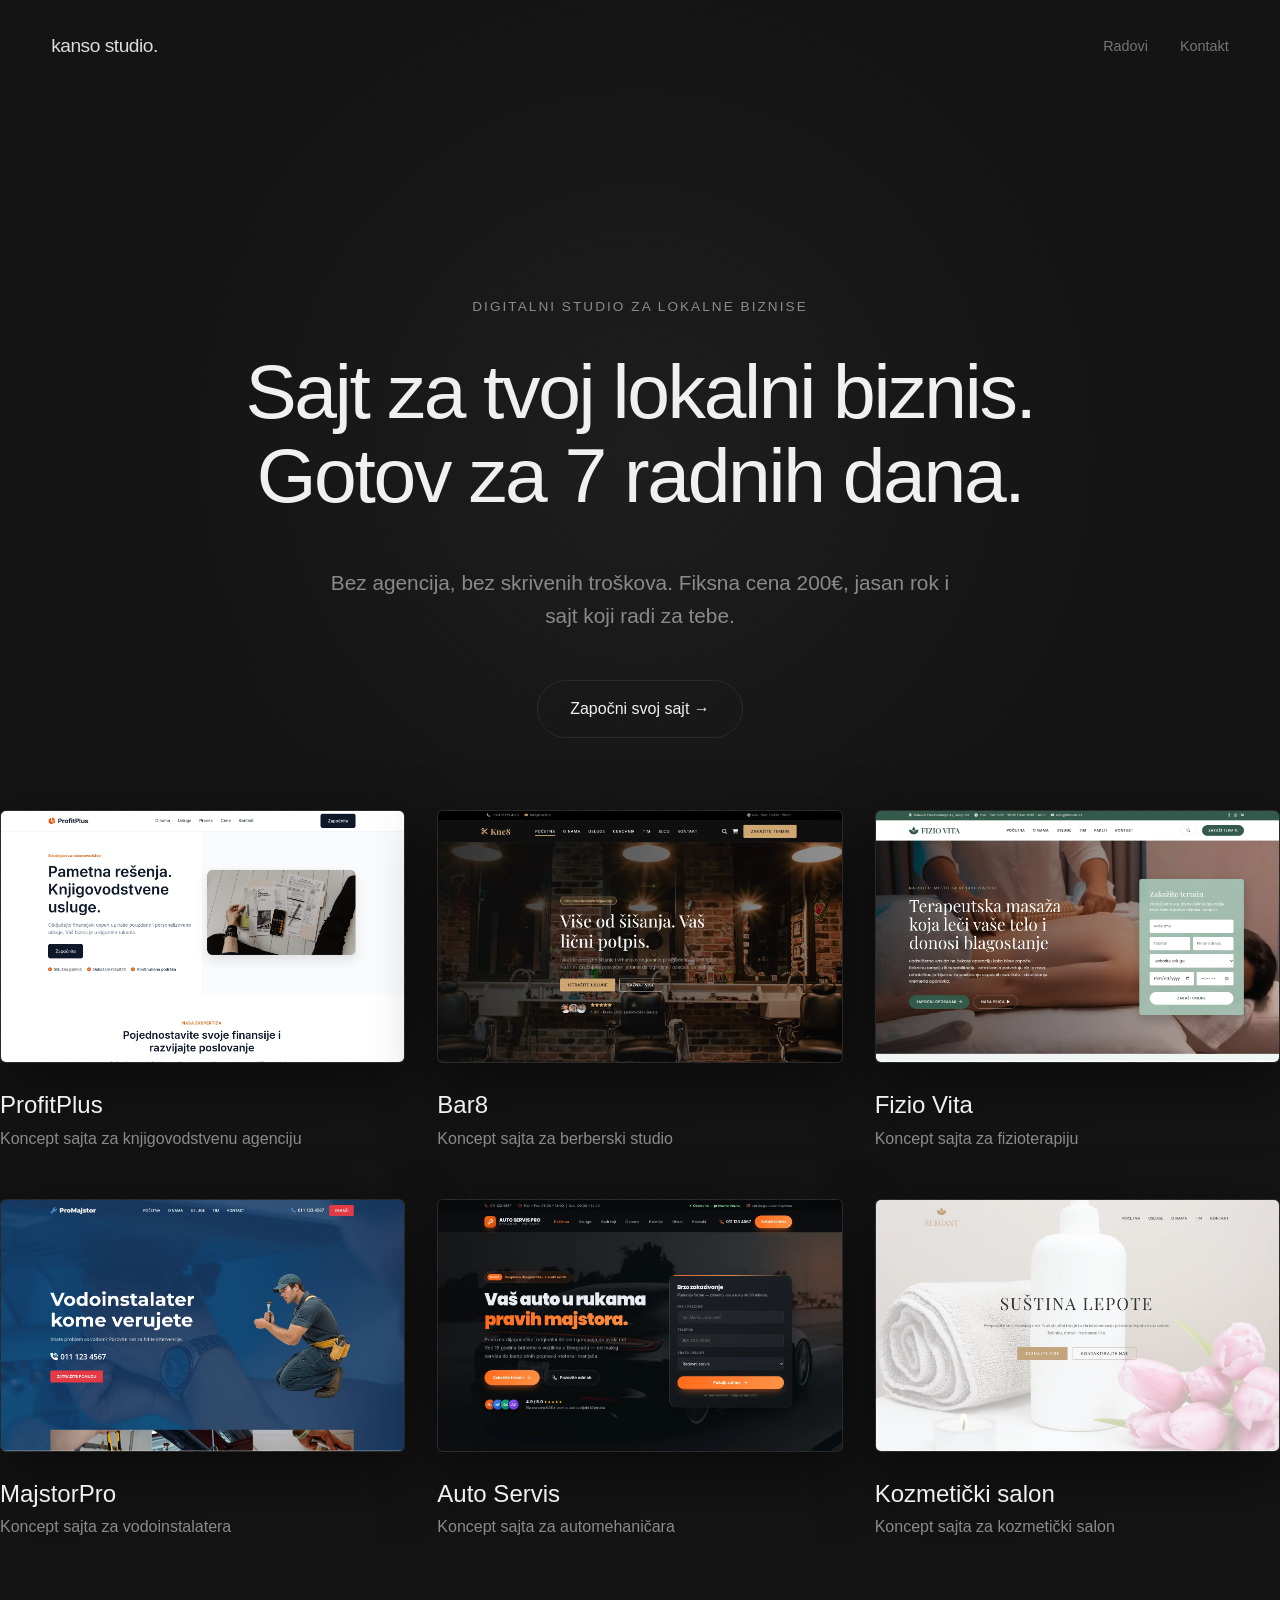
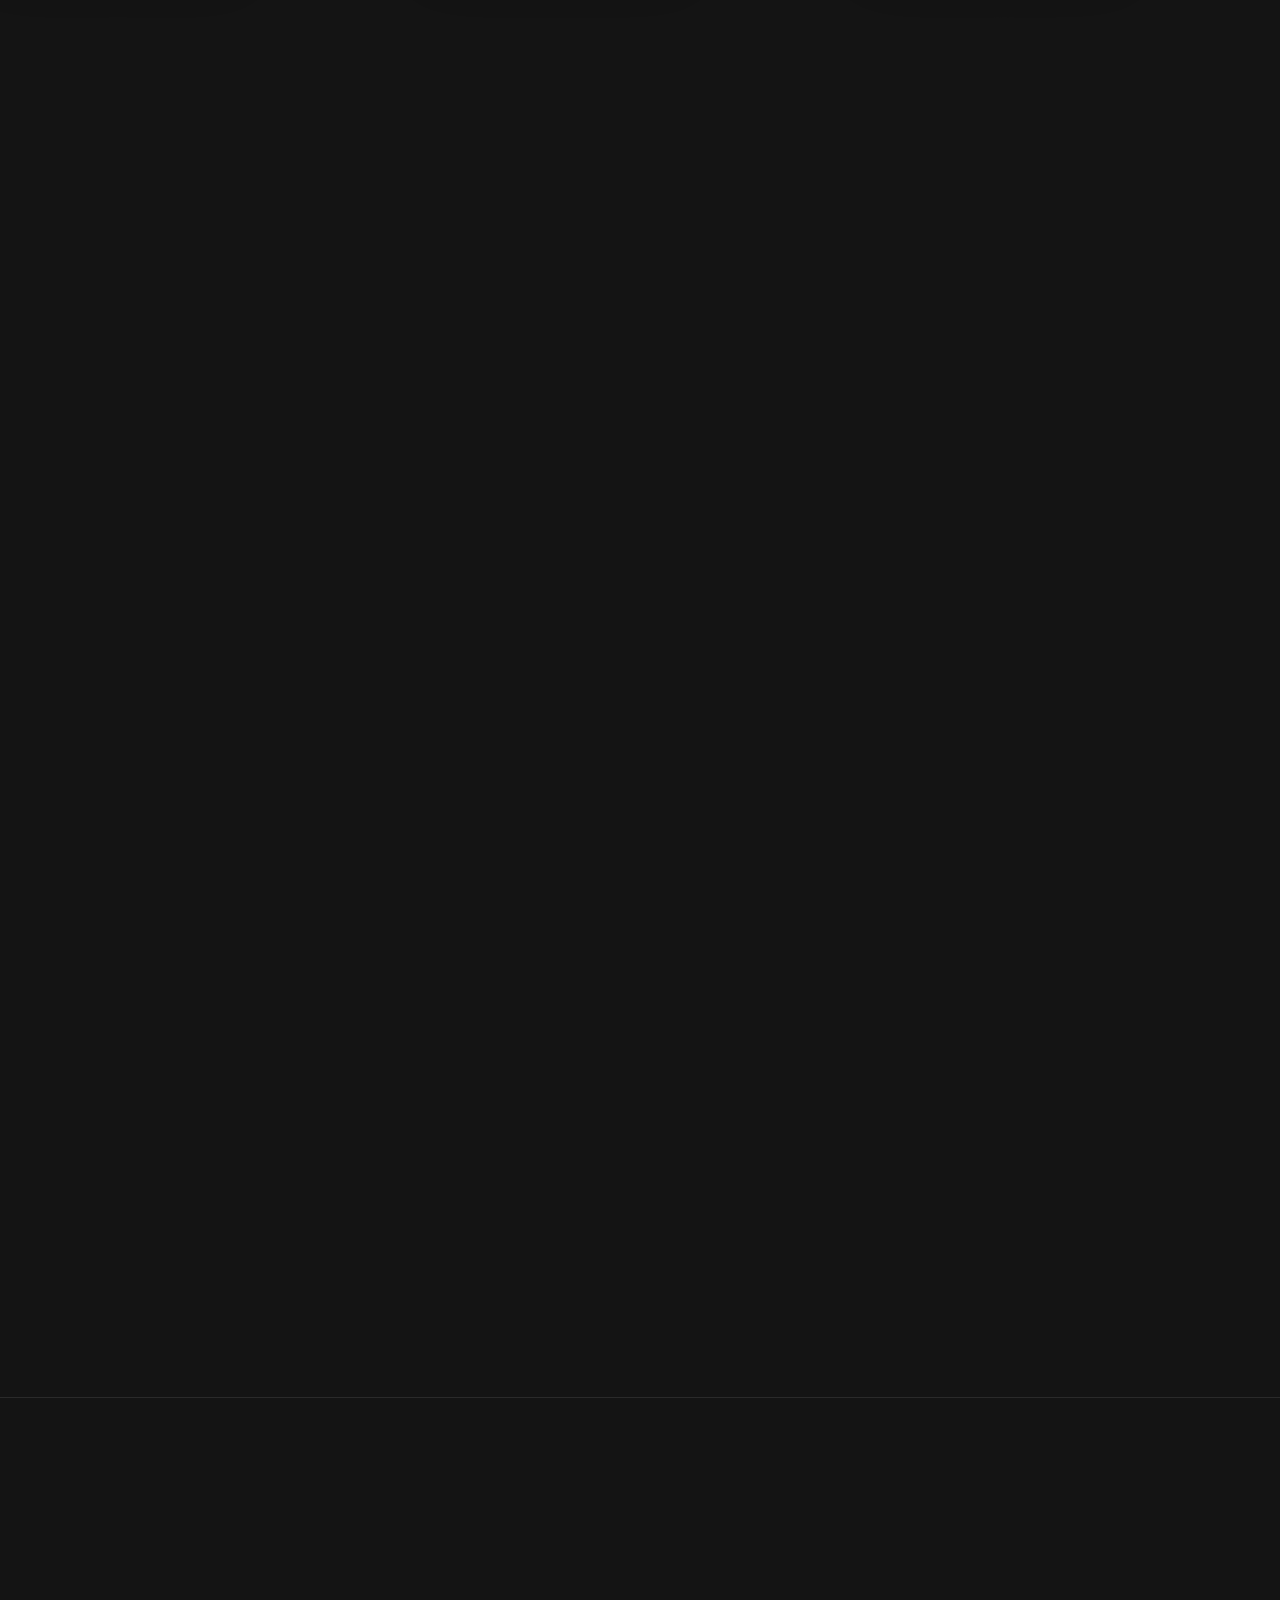
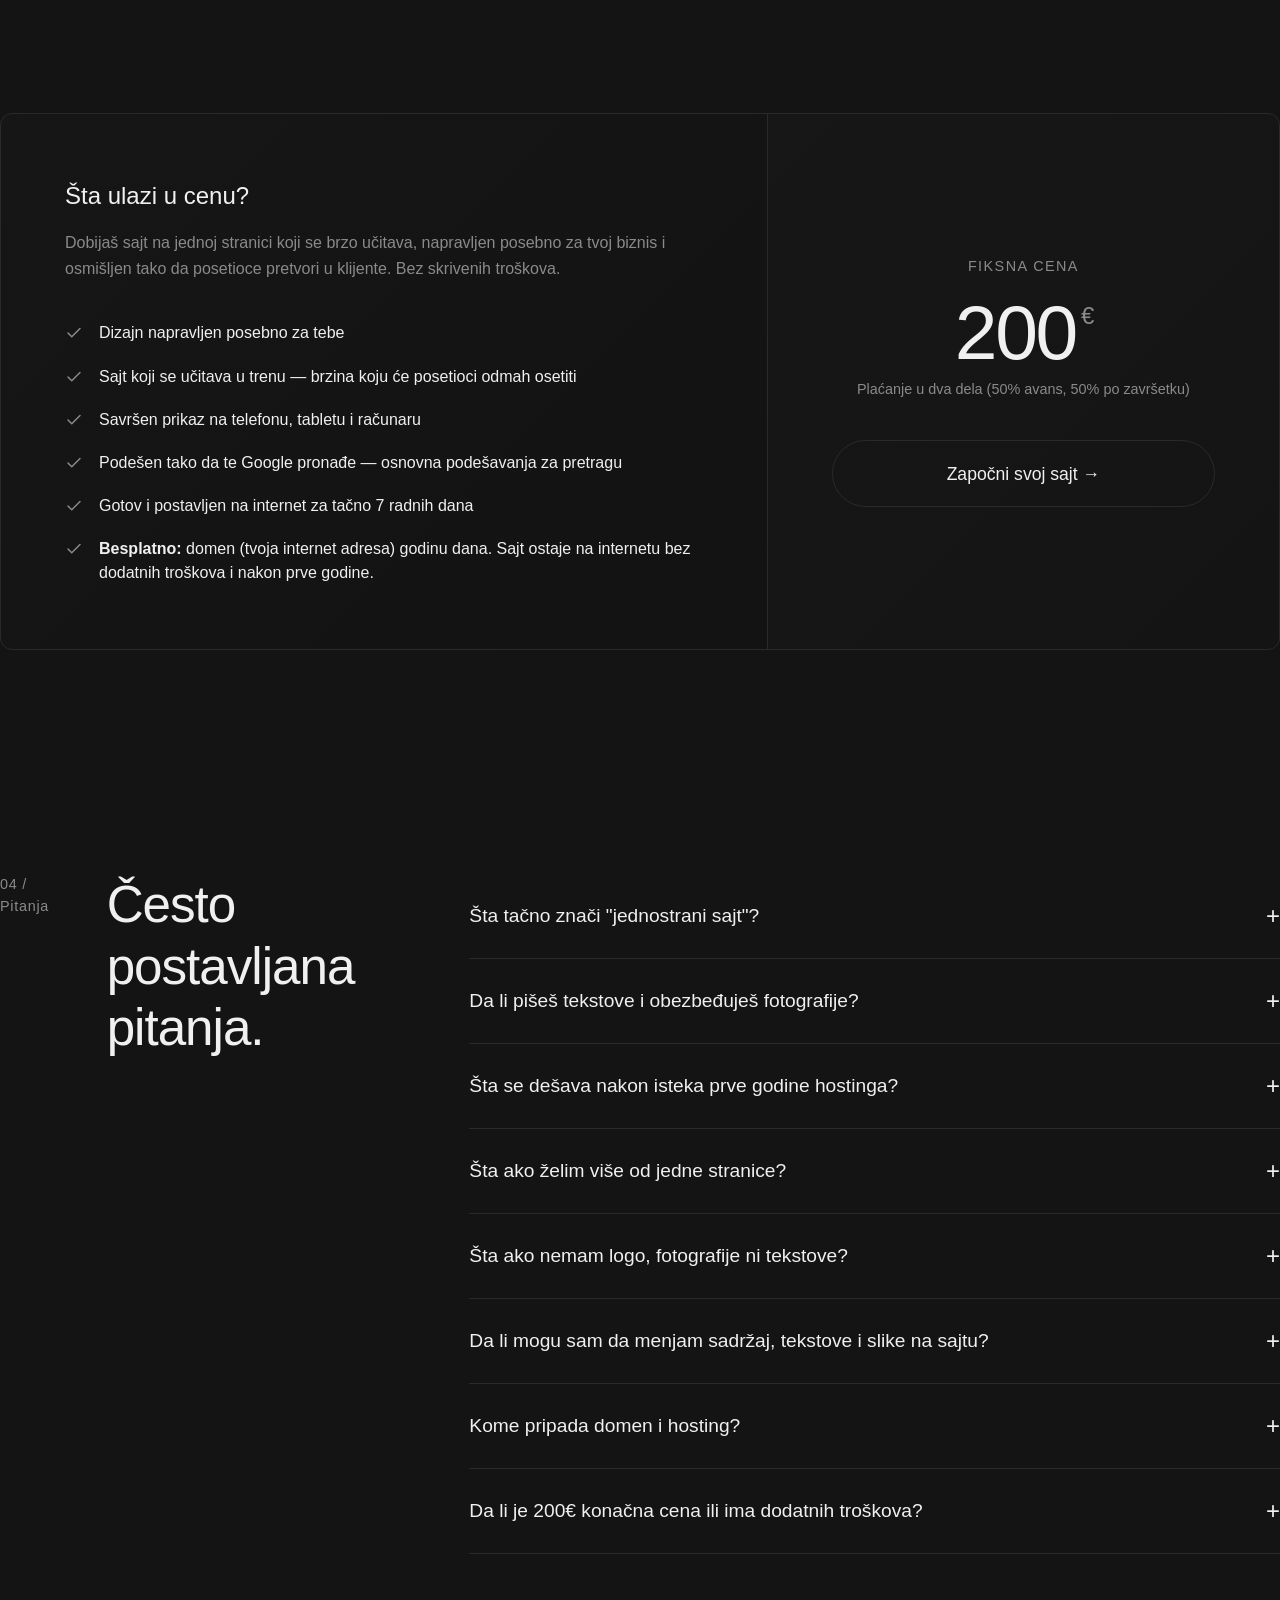
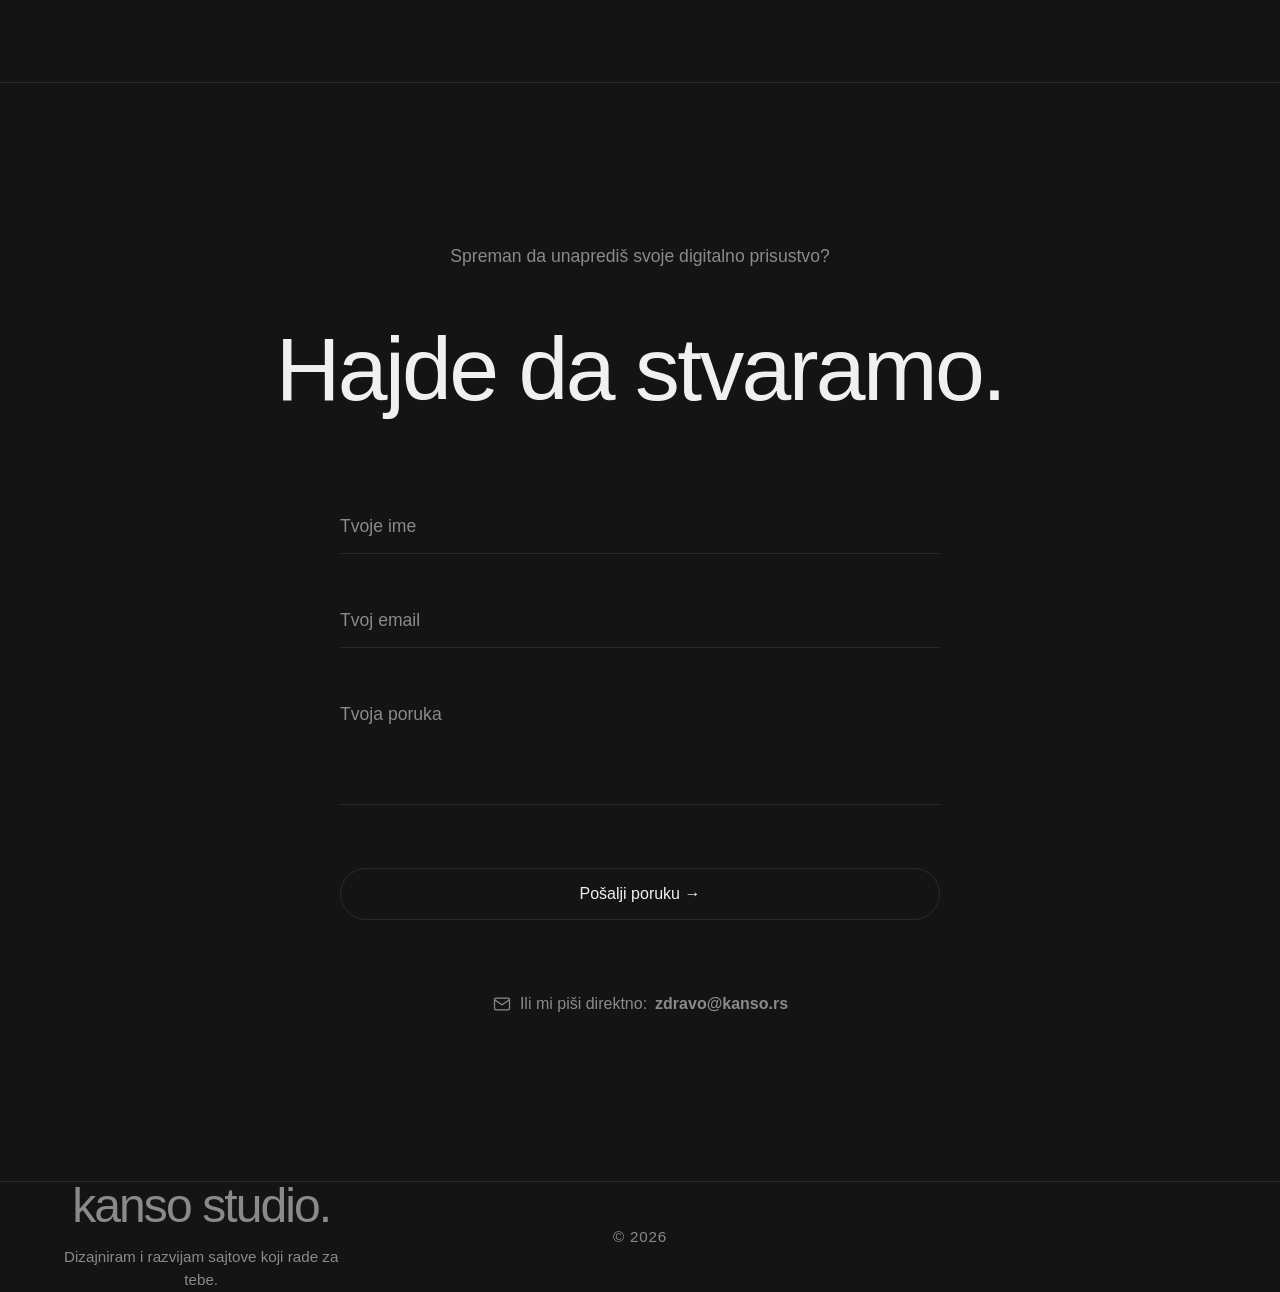
==== index.html @ 0371d488 "gotov sajt" ====
<!DOCTYPE html>
<html lang="sr">
<head>
    <meta charset="UTF-8">
    <meta name="viewport" content="width=device-width, initial-scale=1.0">
        <!-- Osnovni Open Graph Tagovi -->
           <meta property="og:title" content="Kansu Studio | Premium Web Dizajn za Male Biznise" />
           <meta property="og:description" content="Izrada modernih, brzih statičnih sajtova koji pretvaraju posetioce u klijente. Specijalizovani za lokalne biznise." />
           <meta property="og:type" content="website" />
           <meta property="og:url" content="https://kansu.rs/" />
           <meta property="og:image" content="https://kansu.rs" />
           <meta property="og:image:alt" content="Kansu Studio - Minimalistički web dizajn portfolio" />
           <meta property="og:locale" content="sr_RS" />

           <!-- Dodatno za X (Twitter) Cards -->
           <meta name="twitter:card" content="summary_large_image" />
           <meta name="twitter:title" content="Kansu Studio | Premium Web Dizajn" />
           <meta name="twitter:description" content="Moderne statične veb stranice i digitalni zanat za lokalne biznise." />
           <meta name="twitter:image" content="https:/kansu.rs" />
        <!-- ========================================== -->
            <!-- SCHEMA MARKUP (JSON-LD) ZA LOKALNI SEO    -->
            <!-- ========================================== -->
            <script type="application/ld+json">
            {
              "@context": "https://schema.org",
              "@graph": [
                {
                  "@type": "ProfessionalService",
                  "@id": "https://kanso.rs/#business",
                  "name": "Kansu Studio",
                  "url": "https://kanso.rs/",
                  "description": "Specijalizovan studio za izradu statičnih, one-page sajtova vrhunske brzine za male lokalne biznise. Fiksna cena, bez skrivenih troškova.",
                  "image": "https://kanso.rs/main.png",
                  "telephone": "+381601234567",
                  "email": "hello@kanso.rs",
                  "priceRange": "€€",
                  "address": {
                    "@type": "PostalAddress",
                    "addressLocality": "Negotin",
                    "addressCountry": "RS"
                  },
                  "sameAs": [
                    "https://www.instagram.com/tvoj_instagram",
                    "https://www.linkedin.com/in/tvoj_linkedin"
                  ],
                  "areaServed": {
                    "@type": "Country",
                    "name": "Srbija"
                  }
                },
                {
                  "@type": "Service",
                  "name": "Izrada one-page sajtova",
                  "serviceType": "Web Design",
                  "provider": {
                    "@id": "https://kanso.rs/#business"
                  },
                  "description": "Izrada jednostraničnih (one-page) sajtova visokih performansi, prilagođenih mobilnim uređajima, sa transparentnom cenom i brzom isporukom.",
                  "offers": {
                    "@type": "Offer",
                    "price": "200.00",
                    "priceCurrency": "EUR",
                    "availability": "https://schema.org/InStock",
                    "url": "https://kanso.rs/#kontakt"
                  }
                },
                {
                  "@type": "FAQPage",
                  "mainEntity": [
                    {
                      "@type": "Question",
                      "name": "Šta tačno znači 'jednostrani sajt'?",
                      "acceptedAnswer": {
                        "@type": "Answer",
                        "text": "To je moderna, brza web stranica koja sadrži sve ključne informacije o tvom poslu na jednom mestu (Sekcije: Početna, O nama, Usluge, Portfolio, Kontakt). Savršena je za freelancere, male biznise i lične brendove."
                      }
                    },
                    {
                      "@type": "Question",
                      "name": "Da li vi pišete tekstove i dajete slike?",
                      "acceptedAnswer": {
                        "@type": "Answer",
                        "text": "Dizajn i kod su na meni. Ti mi dostavljaš osnovne informacije i slike (ako ih imaš). Ako nemaš tekstove, možemo ih napisati zajedno na osnovu kratkog brifinga, a možemo koristiti i vrhunske stock fotografije."
                      }
                    },
                    {
                      "@type": "Question",
                      "name": "Šta se dešava nakon isteka prve godine hostinga?",
                      "acceptedAnswer": {
                        "@type": "Answer",
                        "text": "Prva godina domena je uključena u cenu (to je ono tvoj-biznis.rs). Hosting je potpuno besplatan (to je računar na kom su svi fajlovi) i nakon prve godine, zahvaljujući Cloudflare tehnologiji koju koristim. To znači da tvoj sajt stoji na najbržoj i najsigurnoj svetskoj mreži, bez ikakvih mesečnih troškova za server. Jedini trošak koji imaš nakon prve godine je obnova domena (oko 20 evra godišnje), što plaćaš direktno registru, bez ikakvih dodatnih marži sa moje strane."
                      }
                    },
                    {
                      "@type": "Question",
                      "name": "Šta ako želim više od jedne stranice?",
                      "acceptedAnswer": {
                        "@type": "Answer",
                        "text": "Za većinu lokalnih biznisa jedna stranica je sasvim dovoljna. Sve što klijent treba da zna staje na jedno mesto, bez lutanja po sajtu. Ako ti ipak treba više stranica, na primer odvojene „Usluge“, „O nama“ ili „Galerija“ — i to je moguće.Obim i cena se dogovaraju unapred, pre početka rada. Neću ti naplatiti nešto što ti ne treba, ali neću ni da obećam da sve staje na jednu stranicu ako ne staje."
                      }
                    },
                    {
                      "@type": "Question",
                      "name": "Šta ako nemam logo, fotografije ni tekstove?",
                      "acceptedAnswer": {
                        "@type": "Answer",
                        "text": "Nije problem — većina ljudi nema sve spremno.Ako nemaš logo, radimo jednostavan tekstualni logo koji pristaje sajtu — to je uključeno u cenu.Ako nemaš tekstove, kratak sadržaj pišemo zajedno na osnovu informacija koje mi daš.Ako nemaš fotografije, koristimo kvalitetne stock fotografije — i one ulaze u cenu. Ako imaš svoje fotografije sa telefona, a dovoljno su dobre, rado ću ih iskoristiti.Plaćene stock fotografije ili profesionalno fotografisanje nisu uključeni u 200€ i uvek se dogovaraju unapred."
                      }
                    },
                    {
                      "@type": "Question",
                      "name": "Da li mogu sam da menjam sadržaj, tekstove i slike na sajtu?",
                      "acceptedAnswer": {
                        "@type": "Answer",
                        "text": "Kod sajta na jednoj stranici koji je statički, po defaultu ne postoji admin panel za samostalno menjanje.Najčešće je najbrže da mi pošalješ izmene i ja ih unesem.Ako želiš da samostalno menjaš tekstove i slike, možemo da postavimo jednostavan CMS — to je dodatna stavka idogovaramo je pre početka. Za sajt na jednoj stranici verovatno nećeš imati česte potrebe za tim,pa bi ti to bio suvišan trošak — ali ako proceniš da ti treba, tu smo da to rešimo."
                      }
                    },
                    {
                      "@type": "Question",
                      "name": "Kome pripada domen i hosting?",
                      "acceptedAnswer": {
                        "@type": "Answer",
                        "text": "Sve postavljamo na Cloudflare platformi. Domen kupujemo kod nekog od domaćih provajdera. Imaćeš svoj nalog sa kompletnim pristupom i svime što ti treba na jednom mestu.Cloudflare koristi najbržu mrežu i sve ostalo što je potrebno da sajt radi brzo i stabilno.Nemaš brige oko tehnikalija — sve je pokriveno, a ti u svakom trenutku znaš gde se šta nalazi i imaš pristup."
                      }
                    },
                    {
                      "@type": "Question",
                      "name": "Da li je 200€ konačna cena ili ima dodatnih troškova?",
                      "acceptedAnswer": {
                        "@type": "Answer",
                        "text": "200€ je konačna cena za dogovoreni obim: sajt na jednoj stranici, osnovna struktura i tekstovi udogovorenom obimu, mobilna prilagođenost, osnovna podešavanja da te Google pronađe, kontakt forma, WhatsApp dugme,postavljanje na Cloudflare i domen prve godine. Nema skrivenih troškova. Dodatni troškovi postoje samo ako tražiš neštovan obima — dodatne stranice, veći obim teksta, plaćene fotografije, mogućnost da sam menjaš sadržaj, održavanje ili slično.Sve se dogovara unapred."
                      }
                    }
                  ]
                }
              ]
            }</script>
            <link rel="canonical" href="https://kanso.rs" />
    <meta name="description" content="Kanso Studio kreira brze, moderne sajtove za lokalne biznise.
        Fiksna cena 200€, gotovo za 7 dana. Bez agencijske gužve. Rezervišite termin.">
    <title>Kanso Studio — Sajtovi za lokalne biznise gotovi za 7 radnih dana</title>

    <!-- Učitavanje Satoshi fonta sa Fontshare -->
    <link href="https://api.fontshare.com/v2/css?f[]=satoshi@300,400,500,700&display=swap" rel="stylesheet">

    <link rel="stylesheet" href="style.css">
</head>
<body>

    <header>
        <a href="#" class="logo">kanso studio.</a>
        <nav>
            <a href="#radovi">Radovi</a>
            <a href="#kontakt">Kontakt</a>
        </nav>
    </header>

    <main>
        <!-- HERO SEKCIJA -->
        <section class="hero container">
    <span class="hero-label reveal">Digitalni studio za lokalne biznise</span>

    <h1 class="reveal delay-1">Sajt za tvoj lokalni biznis.<br> Gotov za 7 radnih dana.</h1>

    <p class="hero-subtext reveal delay-2">
       Bez agencija, bez skrivenih troškova. Fiksna cena 200€, jasan rok i sajt koji radi za tebe.
    </p>

    <a href="#kontakt" class="btn reveal delay-3">Započni svoj sajt &rarr;</a>
</section>

        <!-- PORTFOLIO SEKCIJA -->

        <section id="radovi" class="portfolio container">

            <div class="grid">
                <div class="card reveal">
                    <div class="card-image"><a href="radovi/sajt-za-knjigovodstvenu-agenciju/index.html"><img  loading="lazy" src="radovi/sajt-za-knjigovodstvenu-agenciju/main.webp" alt="knjigovodstvena agencija"></a></div>
                    <h3>ProfitPlus</h3>
                    <p>Koncept sajta za knjigovodstvenu agenciju</p>
                </div>
                <div class="card reveal delay-1">
                    <div class="card-image"><a href="radovi/sajt-za-frizerski-salon/index.html"><img  loading="lazy" src="radovi/sajt-za-frizerski-salon/main.webp" alt="sajt-za-frizerski-salon"></a></div>
                    <h3>Bar8</h3>
                    <p>Koncept sajta za berberski studio</p>
                </div>
                <div class="card reveal delay-2">
                    <div class="card-image"><a href="radovi/sajt-za-fizioterapeuta/index.html"><img  loading="lazy" src="radovi/sajt-za-fizioterapeuta/main.webp" alt="sajt-za-fizioterapeuta"></a></div>
                    <h3>Fizio Vita</h3>
                    <p>Koncept sajta za fizioterapiju</p>
                </div>
                <div class="card reveal">
                    <div class="card-image"><a href="radovi/sajt-za-vodoinstalatera/index.html"><img  loading="lazy"  loading="lazy" src="radovi/sajt-za-vodoinstalatera/main.webp" alt="sajt-za-vodoinstalatera"></a></div>
                    <h3>MajstorPro</h3>
                    <p>Koncept sajta za vodoinstalatera</p>
                </div>
                <div class="card reveal delay-1">
                    <div class="card-image"><a href="radovi/sajt-za-automehanicara/index.html"><img  loading="lazy" src="radovi/sajt-za-automehanicara/main.webp" alt="sajt-za-automehanicara"></a></div>
                    <h3>Auto Servis</h3>
                    <p>Koncept sajta za automehaničara</p>
                </div>
                <div class="card reveal delay-2">
                    <div class="card-image"><a href="radovi/sajt-za-kozmeticki-salon/index.html"><img  loading="lazy" src="radovi/sajt-za-kozmeticki-salon/main.webp" alt="sajt-za-kozmeticki-salon"></a></div>
                    <h3>Kozmetički salon</h3>
                    <p>Koncept sajta za kozmetički salon</p>
                </div>
            </div>
        </section>

        <!-- FILOZOFIJA SEKCIJA -->
        <section class="section-text container">
    <div class="section-header reveal">
        <div class="section-label">01 / Filozofija</div>
        <!-- Naslov je skraćen da ima sličan broj karaktera kao stari, kako bi zauzeo isto mesto -->
        <h2>Nisam agencija. Radim direktno sa tobom.<br> Bez posrednika, bez žargona, bez čekanja.
            Ti pričaš sa osobom koja pravi tvoj sajt.</h2>
    </div>
    <div class="features-grid">
        <!-- Prva kolona: Cena / Troškovi (umesto Čist kod) -->
        <div class="feature-item reveal">
            <h3>01 / Bez skrivenih troškova</h3>
            <p>Fiksna cena od 200€ za jednostrani sajt. Bez agencijskih nadoknada, bez iznenađenja na kraju. Dogovorimo se i krećem odmah.

</p>
        </div>
        <!-- Druga kolona: Brzina / Rok (umesto Tihi dizajn) -->
        <div class="feature-item reveal delay-1">
            <h3>02 / Bez čekanja</h3>
            <p>Dok agencije mesecima drže sastanke, ja napravim čist, brz jednostrani sajt i pustim ga u rad za tačno 7 radnih dana.</p>
        </div>
        <!-- Treća kolona: Tehnologija / Sigurnost (umesto Edge mreža) -->
        <div class="feature-item reveal delay-2">
            <h3>03 / Bez tehničkih glavobolja</h3>
            <p>Dobijaš moderanu, brzu web stranicu koja sadrži sve ključne informacije o
                tvom poslu na jednom mestu.
                Savršena je za lokalne biznise.</p>
        </div>
    </div>
</section>

        <!-- PROCES SEKCIJA -->
        <section class="section-text container">
            <div class="section-header reveal">
                <div class="section-label">02 / Proces</div>
                <h2>Od prvog kontakta do gotovog sajta za 7 radnih dana.</h2>

            </div>

            <div class="features-grid" style="grid-template-columns: repeat(auto-fit, minmax(200px, 1fr));">

                <div class="feature-item reveal">

                    <h3>01 / Prvi korak</h3>
                    <p>Popuniš <a href="#kontakt">kratku formu</a> ili mi pošalješ mejl.
                        Javim se u roku od 24 sata, definišemo strukturu tvoje stranice.
                        Plaćaš 50% avansa, rezervišeš termin i krećemo odmah bez čekanja.</p>
                </div>
                <div class="feature-item reveal delay-1">
                    <h3>02 / Dizajn & Prototip</h3>
                    <p>Dobijaš vizuelni izgled. Dve revizije su uključene. Čim odobriš dizajn, prelazim na kod.
                    Sve što treba da uradiš je da mi pošalješ osnovne informacije o svom poslu i, ako imaš, slike.
                    Ako nemaš – rešavamo zajedno.
                        </p>
                </div>
                <div class="feature-item reveal delay-2">
                    <h3>03 / Kodiranje & Lansiranje</h3>
                    <p>Pretvaram tvoj dizajn u brz, statični sajt koji se savršeno prikazuje na svim uređajima.
                        Kada završim testiranje, plaćaš ostatak i sajt ide live.</p>
                </div>

            </div>
        </section>

        <section class="pricing-section container">
    <div class="pricing-header reveal">
        <div class="section-label">03 / Investicija</div>
        <h2>Jasno i bez uvijanja.<br>Tačno znaš šta dobijaš.</h2>
    </div>

    <div class="price-card reveal delay-1">
        <!-- Leva strana: Detalji -->
        <div class="price-details">
            <h3>Šta ulazi u cenu?</h3>
            <p class="desc">Dobijaš sajt na jednoj stranici koji se brzo učitava, napravljen posebno za tvoj biznis i osmišljen tako da posetioce pretvori u klijente. Bez skrivenih troškova.</p>

            <ul class="features-list">
                <li>
                    <svg viewBox="0 0 24 24" fill="none" stroke="currentColor" stroke-width="2" stroke-linecap="round" stroke-linejoin="round"><polyline points="20 6 9 17 4 12"></polyline></svg>
                    <span>Dizajn napravljen posebno za tebe</span>
                </li>
                <li>
                    <svg viewBox="0 0 24 24" fill="none" stroke="currentColor" stroke-width="2" stroke-linecap="round" stroke-linejoin="round"><polyline points="20 6 9 17 4 12"></polyline></svg>
                    <span>Sajt koji se učitava u trenu — brzina koju će posetioci odmah osetiti</span>
                </li>
                <li>
                    <svg viewBox="0 0 24 24" fill="none" stroke="currentColor" stroke-width="2" stroke-linecap="round" stroke-linejoin="round"><polyline points="20 6 9 17 4 12"></polyline></svg>
                    <span>Savršen prikaz na telefonu, tabletu i računaru</span>
                </li>
                <li>
                    <svg viewBox="0 0 24 24" fill="none" stroke="currentColor" stroke-width="2" stroke-linecap="round" stroke-linejoin="round"><polyline points="20 6 9 17 4 12"></polyline></svg>
                    <span>Podešen tako da te Google pronađe — osnovna podešavanja za pretragu</span>
                </li>
                <li>
                    <svg viewBox="0 0 24 24" fill="none" stroke="currentColor" stroke-width="2" stroke-linecap="round" stroke-linejoin="round"><polyline points="20 6 9 17 4 12"></polyline></svg>
                    <span>Gotov i postavljen na internet za tačno 7 radnih dana</span>
                </li>
                <li>
                    <svg viewBox="0 0 24 24" fill="none" stroke="currentColor" stroke-width="2" stroke-linecap="round" stroke-linejoin="round"><polyline points="20 6 9 17 4 12"></polyline></svg>
                    <span><strong>Besplatno:</strong> domen (tvoja internet adresa) godinu dana. Sajt ostaje na internetu bez dodatnih troškova i nakon prve godine.</span>
                </li>
            </ul>
        </div>

        <!-- Desna strana: Cena -->
        <div class="price-action">
            <span class="price-label">Fiksna cena</span>
            <div class="price-amount">200<span>€</span></div>
            <p class="price-note">Plaćanje u dva dela (50% avans, 50% po završetku)</p>
            <a href="#kontakt" class="btn">Započni svoj sajt &rarr;</a>
        </div>
    </div>
</section>

<!-- HTML FAQ SEKCIJE -->
<section class="faq-section container">
    <div class="faq-grid">
        <div class="section-header reveal">
            <div class="section-label">04 / Pitanja</div>
            <h2>Često postavljana pitanja.</h2>
        </div>
        <div class="faq-list reveal delay-1">
            <details class="faq-item">
                <summary>Šta tačno znači "jednostrani sajt"?</summary>
                <div class="faq-answer">To je moderna, brza web stranica koja sadrži sve ključne informacije o tvom poslu na jednom mestu (Sekcije: Početna, O nama, Usluge, Portfolio, Kontakt). Savršena je za lokalne biznise, freelancere i lične brendove.</div>
            </details>
            <details class="faq-item">
                <summary>Da li pišeš tekstove i obezbeđuješ fotografije?</summary>
                <div class="faq-answer">Dizajn i kod su na meni. Ti mi dostavljaš osnovne informacije i slike (ako ih imaš). Ako nemaš tekstove, možemo ih napisati zajedno na osnovu kratkog brifinga, a možemo koristiti i vrhunske stock fotografije.</div>
            </details>
            <details class="faq-item">
                <summary>Šta se dešava nakon isteka prve godine hostinga?</summary>
                <div class="faq-answer">Prva godina domena je uključena u cenu (to je ono tvoj-biznis.rs).
                    Hosting je potpuno besplatan (to je računar na kom su svi fajlovi) i nakon prve godine, zahvaljujući Cloudflare tehnologiji koju koristim.
                    To znači da tvoj sajt stoji na najbržoj i najsigurnoj svetskoj mreži, bez ikakvih mesečnih troškova za server.
                    Jedini trošak koji imaš nakon prve godine je obnova domena (oko 20 evra godišnje), što plaćaš direktno registru, bez ikakvih dodatnih marži sa moje strane.</div>
            </details>
            <details class="faq-item">
                <summary>Šta ako želim više od jedne stranice?</summary>
                <div class="faq-answer">Za većinu lokalnih biznisa jedna stranica je sasvim dovoljna. Sve što klijent treba da zna staje na jedno mesto,
                    bez lutanja po sajtu. Ako ti ipak treba više stranica, na primer odvojene „Usluge“, „O nama“ ili „Galerija“ — i to je moguće.
                    Obim i cena se dogovaraju unapred,
                    pre početka rada. Neću ti naplatiti nešto što ti ne treba, ali neću ni da obećam da sve staje na jednu stranicu ako ne staje.</div>
            </details>

            <details class="faq-item">
                <summary>Šta ako nemam logo, fotografije ni tekstove?</summary>
                <div class="faq-answer">Nije problem — većina ljudi nema sve spremno.
                    Ako nemaš logo, radimo jednostavan tekstualni logo koji pristaje sajtu — to je uključeno u cenu.
                    Ako nemaš tekstove, kratak sadržaj pišemo zajedno na osnovu informacija koje mi daš.
                    Ako nemaš fotografije, koristimo kvalitetne stock fotografije — i one ulaze u cenu.
                    Ako imaš svoje fotografije sa telefona, a dovoljno su dobre, rado ću ih iskoristiti.
                    Plaćene stock fotografije ili profesionalno fotografisanje nisu uključeni u 200€ i uvek se dogovaraju unapred.</div>
            </details>

            <details class="faq-item">
                <summary>Da li mogu sam da menjam sadržaj, tekstove i slike na sajtu?</summary>
                <div class="faq-answer">Kod sajta na jednoj stranici koji je statički, po defaultu ne postoji admin panel za samostalno menjanje.
                    Najčešće je najbrže da mi pošalješ izmene i ja ih unesem.
                    Ako želiš da samostalno menjaš tekstove i slike, možemo da postavimo jednostavan CMS — to je dodatna stavka i
                    dogovaramo je pre početka. Za sajt na jednoj stranici verovatno nećeš imati česte potrebe za tim,
                    pa bi ti to bio suvišan trošak — ali ako proceniš da ti treba, tu smo da to rešimo.</div>
            </details>

            <details class="faq-item">
                <summary>Kome pripada domen i hosting?</summary>
                <div class="faq-answer">Sve postavljamo na Cloudflare platformi. Domen kupujemo kod nekog od domaćih provajdera. Imaćeš svoj nalog sa kompletnim pristupom i svime što ti treba na jednom mestu.
                    Cloudflare koristi najbržu mrežu i sve ostalo što je potrebno da sajt radi brzo i stabilno.
                    Nemaš brige oko tehnikalija — sve je pokriveno, a ti u svakom trenutku znaš gde se šta nalazi i imaš pristup.</div>
            </details>

            <details class="faq-item">
                <summary>Da li je 200€ konačna cena ili ima dodatnih troškova?</summary>
                <div class="faq-answer">200€ je konačna cena za dogovoreni obim: sajt na jednoj stranici, osnovna struktura i tekstovi u
                    dogovorenom obimu, mobilna prilagođenost, osnovna podešavanja da te Google pronađe, kontakt forma, WhatsApp dugme,
                    postavljanje na Cloudflare i domen prve godine. Nema skrivenih troškova. Dodatni troškovi postoje samo ako tražiš nešto
                    van obima — dodatne stranice, veći obim teksta, plaćene fotografije, mogućnost da sam menjaš sadržaj, održavanje ili slično.
                    Sve se dogovara unapred.</div>
            </details>

        </div>
    </div>
</section>

        <!-- KONTAKT SEKCIJA -->
        <section id="kontakt" class="contact container">
            <p class="reveal">Spreman da unaprediš svoje digitalno prisustvo?</p>
            <h2 class="reveal delay-1">Hajde da stvaramo.</h2>

            <div class="form-wrapper reveal delay-2">
                <form class="contact-form" id="contact-form" action="7962125ca6c95ba07396a98a8ed90f60" method="POST">
                    <div class="form-group">
                        <input type="text" id="name" name="name" placeholder="Tvoje ime" required>
                    </div>
                    <div class="form-group">
                        <input type="email" id="email" name="email" placeholder="Tvoj email" required>
                    </div>
                    <div class="form-group">
                        <textarea id="message" name="message" rows="4" placeholder="Tvoja poruka" required></textarea>
                    </div>
                    <button type="submit" class="btn" id="submit-btn">Pošalji poruku &rarr;</button>
                    <div class="form-error" id="form-error" role="alert" aria-live="assertive"></div>
                </form>

                <div class="form-success" id="form-success" role="status" aria-live="polite" hidden>
                    <svg viewBox="0 0 24 24" fill="none" stroke="currentColor" stroke-width="1.5" stroke-linecap="round" stroke-linejoin="round" class="success-icon" aria-hidden="true">
                        <circle cx="12" cy="12" r="10"></circle>
                        <polyline points="8 12 11 15 16 9"></polyline>
                    </svg>
                    <h3>Hvala! Poruka je poslata.</h3>
                    <p>Javljam se u roku od 24 sata.</p>
                </div>
            </div>

              <!-- Diskretan mail Link -->
              <a href="mailto:zdravo@kanso.rs" class="whatsapp-link reveal delay-3">
                  <svg viewBox="0 0 24 24" fill="none" stroke="currentColor" stroke-width="1.5" stroke-linecap="round" stroke-linejoin="round">
                      <rect x="3" y="5" width="18" height="14" rx="2" ry="2"></rect>
                      <path d="M3 7l9 6 9-6"></path>
                  </svg>
                  Ili mi piši direktno: <strong>zdravo@kanso.rs</strong>
              </a>
        </section>
    </main>

    <!-- HTML FOOTERA -->
<footer class="container">
    <div class="footer-top">
        <!-- Levo: Logo i opis -->
        <div class="footer-brand">
            <div class="footer-logo">kanso studio.</div>
            <p class="footer-tagline">Dizajniram i razvijam sajtove koji rade za tebe.</p>
        </div>

        <!-- Sredina: Godina -->
        <div class="footer-year">
            &copy; 2026
        </div>

        <!-- Desno: Društvene mreže -->
        <div class="footer-socials">
         <!--    <a href="#" target="_blank">Instagram</a> -->
           <!-- <a href="#" target="_blank">LinkedIn</a> -->
        </div>
    </div>
</footer>

    <!-- JAVASCRIPT ZA ANIMACIJE SKROLOVANJA -->
    <script>
        document.addEventListener("DOMContentLoaded", function() {
            const reveals = document.querySelectorAll(".reveal");

            const revealOptions = {
                threshold: 0.15,
                rootMargin: "0px 0px -50px 0px"
            };

            const revealOnScroll = new IntersectionObserver(function(entries, observer) {
                entries.forEach(entry => {
                    if (!entry.isIntersecting) {
                        return;
                    } else {
                        entry.target.classList.add("active");
                        observer.unobserve(entry.target);
                    }
                });
            }, revealOptions);

            reveals.forEach(reveal => {
                revealOnScroll.observe(reveal);
            });
        });

        // --- AJAX slanje kontakt forme ---
        const form = document.getElementById("contact-form");
        const formError = document.getElementById("form-error");
        const formSuccess = document.getElementById("form-success");
        const submitBtn = document.getElementById("submit-btn");

        if (form) {
            form.addEventListener("submit", async function(e) {
                e.preventDefault();

                const originalBtnHTML = submitBtn.innerHTML;
                submitBtn.disabled = true;
                submitBtn.innerHTML = "Šaljem...";
                formError.textContent = "";

                const formData = new FormData(form);

                try {
                    const response = await fetch("https://formsubmit.co/ajax/zdravo@kanso.rs", {
                        method: "POST",
                        headers: { "Accept": "application/json" },
                        body: formData
                    });

                    const data = await response.json();

                    if (response.ok && (data.success === "true" || data.success === true)) {
                        // Sakrij formu, prikaži poruku
                        form.hidden = true;
                        formSuccess.hidden = false;
                        form.reset();
                        formSuccess.scrollIntoView({ behavior: "smooth", block: "center" });
                    } else {
                        throw new Error(data.message || "Greška pri slanju.");
                    }
                } catch (error) {
                    formError.textContent = "Došlo je do greške. Pokušaj ponovo ili mi piši direktno na zdravo@kanso.rs.";
                } finally {
                    submitBtn.disabled = false;
                    submitBtn.innerHTML = originalBtnHTML;
                }
            });
        }
    </script>
</body>
</html>
---- style.css ----
/* --- OSNOVNI STILOVI I VARIJABLE --- */
 :root {
     --bg-color: #141414; /* Duboka tamno-siva sa slike */
     --bg-card: #1c1c1c;
     --text-main: #f0f0f0;
     --text-muted: #8a8a8a;
     --border-color: #2a2a2a;
     --font-main: 'Satoshi', sans-serif;
     --transition: all 0.5s cubic-bezier(0.19, 1, 0.22, 1);
 }

 * {
     margin: 0;
     padding: 0;
     box-sizing: border-box;
 }
 [hidden] {
     display: none !important;
 }

 html {
     scroll-behavior: smooth;
     background-color: var(--bg-color);
 }

 body {
     font-family: var(--font-main);
     color: var(--text-main);
     background-color: var(--bg-color);
     line-height: 1.5;
     -webkit-font-smoothing: antialiased;
     overflow-x: hidden;
 }

 a {
     text-decoration: none;
     color: inherit;
 }

 .container {
     max-width: 1400px;
     margin: 0 auto;
     padding: 0 4vw;
 }

 /* --- ANIMACIJE SKROLOVANJA --- */
 .reveal {
     opacity: 0;
     transform: translateY(30px);
     transition: opacity 1.2s cubic-bezier(0.19, 1, 0.22, 1), transform 1.2s cubic-bezier(0.19, 1, 0.22, 1);
 }

 .reveal.active {
     opacity: 1;
     transform: translateY(0);
 }

 .delay-1 { transition-delay: 0.1s; }
 .delay-2 { transition-delay: 0.2s; }
 .delay-3 { transition-delay: 0.3s; }

 /* --- NAVIGACIJA --- */
 header {
     position: fixed;
     top: 0;
     left: 0;
     width: 100%;
     padding: 2rem 4vw;
     display: flex;
     justify-content: space-between;
     align-items: center;
     z-index: 100;
     mix-blend-mode: difference;
 }

 .logo {
     font-size: 1.2rem;
     font-weight: 500;
     letter-spacing: -0.5px;
 }

 nav {
     display: flex;
     gap: 2rem;
 }

 nav a {
     font-size: 0.9rem;
     color: var(--text-muted);
     transition: var(--transition);
 }

 nav a:hover {
     color: var(--text-main);
 }

 /* --- HERO SEKCIJA --- */
 .hero {
     min-height: 100vh;
     display: flex;
     flex-direction: column;
     justify-content: center;
     align-items: center;
     text-align: center;
     padding-top: 5vh;
     /* Radijalni gradijent tačno u sredini */
     background: radial-gradient(circle at 50% 50%, #1e1e1e 0%, var(--bg-color) 60%);
     position: relative;
     z-index: 1;
     padding-top: 15vh; /* Malo više prostora zbog dodatih elemenata */
}

.hero-label {
 display: inline-block;
 font-size: 0.85rem;
 text-transform: uppercase;
 letter-spacing: 0.15em;
 color: var(--text-muted);
 margin-bottom: 2rem;
 font-weight: 500;
}

.hero-subtext {
 color: var(--text-muted);
 font-size: clamp(1.1rem, 2vw, 1.3rem);
 max-width: 650px;
 margin: 0 auto 3rem auto;
 line-height: 1.6;
 font-weight: 300;
}


 .hero h1 {
     font-size: clamp(2.5rem, 6vw, 5.5rem);
     font-weight: 400;
     line-height: 1.1;
     letter-spacing: -0.03em; /* Prilagođeno za Satoshi */
     margin-bottom: 3rem;
 }

 .btn {
     display: inline-flex;
     align-items: center;
     padding: 1rem 2rem;
     border: 1px solid var(--border-color);
     border-radius: 50px;
     font-size: 1rem;
     color: var(--text-main);
     transition: var(--transition);
     cursor: pointer;
     background: transparent;
     font-family: var(--font-main);
 }

 .btn:hover {
     background-color: var(--text-main);
     color: var(--bg-color);
     border-color: var(--text-main);
 }

 /* --- PORTFOLIO GRID (SA SUPTILNIM PREKLAPANJEM) --- */
 .portfolio {
     padding: 0 0 6rem 0;
     margin-top: -10vh; /* Tačno koliko treba da viri prvi red */
     position: relative;
     z-index: 2;
 }

 .grid {
     display: grid;
     grid-template-columns: repeat(auto-fit, minmax(350px, 1fr));
     gap: 3rem 2rem;
 }

 .card {
     cursor: pointer;
     /* Dodajemo senku da bi se kartice istakle preko pozadine hero dela */
     filter: drop-shadow(0 20px 30px rgba(0, 0, 0, 0.5));
 }

 .card-image {
     width: 100%;
     aspect-ratio: 16/10;
     background-color: var(--bg-card);
     border-radius: 6px; /* Blago zaobljeni uglovi kao na slici */
     margin-bottom: 1.5rem;
     overflow: hidden;
     position: relative;
     background-image: linear-gradient(45deg, #1c1c1c 25%, #222 25%, #222 50%, #1c1c1c 50%, #1c1c1c 75%, #222 75%, #222 100%);
     background-size: 20px 20px;
     border: 1px solid rgba(255,255,255,0.05); /* Vrlo suptilna ivica */
     transition: var(--transition);
 }

 .card-image img {
     width: 100%;
height: 100%;       /* Or set a fixed height like 400px */
object-fit: cover;  /* Keeps aspect ratio and crops to fit */
object-position: center;

 }

 .card:hover .card-image {
     transform: scale(1.02) translateY(-5px);
     filter: brightness(1.1);
 }

 .card h3 {
     font-size: 1.5rem;
     font-weight: 500;
     margin-bottom: 0.2rem;
 }

 .card p {
     color: var(--text-muted);
     font-size: 1rem;
 }

 /* --- SEKCIJE SA TEKSTOM --- */
 .section-text {
     padding: 8rem 0;
 }

 .section-header {
     display: grid;
     grid-template-columns: 1fr 4fr;
     gap: 2rem;
     margin-bottom: 5rem;
 }

 .section-label {
     color: var(--text-muted);
     font-size: 0.9rem;
     letter-spacing: 0.05em;
 }

 .section-header h2 {
     font-size: clamp(2rem, 4vw, 3.5rem);
     font-weight: 400;
     line-height: 1.2;
     letter-spacing: -0.02em;
 }

 .features-grid {
     display: grid;
     grid-template-columns: repeat(auto-fit, minmax(250px, 1fr));
     gap: 3rem;
     margin-left: calc(20% + 2rem);
 }

 .feature-item {
     border-left: 1px solid var(--border-color);
     padding-left: 2rem;
 }

 .feature-item h3 {
     font-size: 1.5rem;
     font-weight: 500;
     margin-bottom: 1rem;
 }

 .feature-item p {
     color: var(--text-muted);
     font-size: 0.95rem;
     line-height: 1.6;
 }



.pricing-section {
 padding: 8rem 0;
 border-top: 1px solid var(--border-color);
}

.pricing-header {
 display: grid;
 grid-template-columns: 1fr 4fr;
 gap: 2rem;
 margin-bottom: 4rem;
}

.pricing-header h2 {
 font-size: clamp(2rem, 4vw, 3.5rem);
 font-weight: 400;
 line-height: 1.2;
 letter-spacing: -0.02em;
}

/* Glavna kartica */
.price-card {
 display: grid;
 grid-template-columns: 3fr 2fr;
 border: 1px solid var(--border-color);
 background: linear-gradient(135deg, #161616 0%, #111111 100%);
 border-radius: 12px;
 overflow: hidden;
 transition: var(--transition);
}

.price-card:hover {
 border-color: #444;
 box-shadow: 0 20px 40px rgba(0, 0, 0, 0.2);
}

/* Leva strana - Šta se dobija */
.price-details {
 padding: 4rem;
 border-right: 1px solid var(--border-color);
}

.price-details h3 {
 font-size: 1.5rem;
 font-weight: 400;
 margin-bottom: 1rem;
}

.price-details p.desc {
 color: var(--text-muted);
 font-size: 1rem;
 margin-bottom: 2.5rem;
 line-height: 1.6;
}

.features-list {
 list-style: none;
 display: flex;
 flex-direction: column;
 gap: 1.2rem;
}

.features-list li {
 display: flex;
 align-items: flex-start;
 gap: 1rem;
 color: var(--text-main);
 font-size: 1rem;
}

.features-list li svg {
 width: 18px;
 height: 18px;
 margin-top: 3px;
 color: var(--text-muted);
 flex-shrink: 0;
}

/* Desna strana - Cena i CTA */
.price-action {
 padding: 4rem;
 display: flex;
 flex-direction: column;
 justify-content: center;
 align-items: center;
 text-align: center;
 background: rgba(255, 255, 255, 0.01); /* Vrlo suptilna razlika u pozadini */
}

.price-label {
 color: var(--text-muted);
 font-size: 0.9rem;
 text-transform: uppercase;
 letter-spacing: 0.1em;
 margin-bottom: 1rem;
}

.price-amount {
 font-size: clamp(3.5rem, 6vw, 5rem);
 font-weight: 400;
 line-height: 1;
 letter-spacing: -0.03em;
 margin-bottom: 0.5rem;
 display: flex;
 align-items: flex-start;
 justify-content: center;
}

.price-amount span {
 font-size: 1.5rem;
 margin-top: 10px;
 margin-left: 5px;
 color: var(--text-muted);
}

.price-note {
 color: var(--text-muted);
 font-size: 0.9rem;
 margin-bottom: 2.5rem;
}

.price-action .btn {
 width: 100%;
 justify-content: center;
 padding: 1.2rem 2rem;
 font-size: 1.1rem;
}

/* Responzivnost za tablet i mobilni */
@media (max-width: 968px) {
 .price-card {
     grid-template-columns: 1fr;
 }
 .price-details {
     padding: 3rem 2rem;
     border-right: none;
     border-bottom: 1px solid var(--border-color);
 }
 .price-action {
     padding: 3rem 2rem;
 }
 .pricing-header {
     grid-template-columns: 1fr;
     gap: 1rem;
 }
}




.faq-section {
 padding: 6rem 0 8rem 0;
}

.faq-grid {
 display: grid;
 grid-template-columns: 1fr 2fr;
 gap: 4rem;
}

.faq-list {
 display: flex;
 flex-direction: column;
 gap: 0;
}

/* Čist CSS Akordeon */
.faq-item {
 border-bottom: 1px solid var(--border-color);
}

.faq-item summary {
 list-style: none; /* Uklanja standardni trouglić */
 padding: 1.5rem 0;
 font-size: 1.2rem;
 cursor: pointer;
 display: flex;
 justify-content: space-between;
 align-items: center;
 transition: var(--transition);
}

.faq-item summary::-webkit-details-marker {
 display: none; /* Uklanja trouglić u Safariju */
}

.faq-item summary:hover {
 color: var(--text-muted);
}

.faq-item summary::after {
 content: '+';
 font-size: 1.5rem;
 font-weight: 300;
 transition: transform 0.3s ease;
}

.faq-item[open] summary::after {
 transform: rotate(45deg);
}

.faq-answer {
 padding-bottom: 1.5rem;
 color: var(--text-muted);
 font-size: 1rem;
 line-height: 1.6;
 padding-right: 2rem;
}

@media (max-width: 900px) {
 .faq-grid {
     grid-template-columns: 1fr;
     gap: 2rem;
 }
}


 /* --- KONTAKT SEKCIJA I FORMA --- */
 .contact {
     padding: 10rem 0;
     text-align: center;
     border-top: 1px solid var(--border-color);
 }

 .contact p {
     color: var(--text-muted);
     margin-bottom: 2rem;
     font-size: 1.1rem;
 }

 .contact h2 {
     font-size: clamp(3rem, 7vw, 6rem);
     font-weight: 400;
     letter-spacing: -0.03em;
     margin-bottom: 4rem;
 }

 .contact-form {
     max-width: 600px;
     margin: 0 auto;
     text-align: left;
 }

 .form-group {
     margin-bottom: 2.5rem;
     position: relative;
 }

 .form-group input,
 .form-group textarea {
     width: 100%;
     background: transparent;
     border: none;
     border-bottom: 1px solid var(--border-color);
     padding: 1rem 0;
     color: var(--text-main);
     font-family: var(--font-main);
     font-size: 1.1rem;
     transition: border-color 0.4s ease;
     resize: none;
 }

 .form-group input:focus,
 .form-group textarea:focus {
     outline: none;
     border-bottom-color: var(--text-main);
 }

 .form-group input::placeholder,
 .form-group textarea::placeholder {
     color: var(--text-muted);
     font-weight: 300;
 }

 .contact-form .btn {
     width: 100%;
     justify-content: center;
     margin-top: 1rem;
 }

 .form-error {
     margin-top: 1rem;
     font-size: 0.95rem;
     text-align: center;
     color: #f87171;
     min-height: 1.5rem;
     line-height: 1.5;
 }

 .form-success {
     text-align: center;
     padding: 3rem 1rem;
     display: flex;
     flex-direction: column;
     align-items: center;
     gap: 1rem;
 }

 .form-success .success-icon {
     width: 56px;
     height: 56px;
     color: #4ade80;
     margin-bottom: 0.5rem;
 }

 .form-success h3 {
     font-size: clamp(1.5rem, 3vw, 2rem);
     font-weight: 400;
     letter-spacing: -0.02em;
     color: var(--text-main);
 }

 .form-success p {
     color: var(--text-muted);
     font-size: 1rem;
     margin: 0;
 }

 #submit-btn:disabled {
     opacity: 0.6;
     cursor: not-allowed;
 }

 #submit-btn:disabled {
     opacity: 0.6;
     cursor: not-allowed;
 }

 .whatsapp-link {
 display: inline-flex;
 align-items: center;
 gap: 0.5rem;
 margin-top: 2rem;
 color: var(--text-muted);
 font-size: 1rem;
 transition: var(--transition);
}
.whatsapp-link:hover {
 color: var(--text-main);
}
.whatsapp-link svg {
 width: 20px;
 height: 20px;
}

 footer {
     padding: 2rem 0;
     text-align: center;
     color: var(--text-muted);
     font-size: 0.8rem;
     border-top: 1px solid var(--border-color);
 }

 /* --- RESPONZIVNOST --- */
 @media (max-width: 900px) {
     .section-header {
         grid-template-columns: 1fr;
         gap: 1rem;
     }
     .features-grid {
         margin-left: 0;
     }
     header {
         mix-blend-mode: normal;
         background-color: rgba(20, 20, 20, 0.9);
         backdrop-filter: blur(10px);
         padding: 1.5rem 4vw;
     }
     .portfolio {
         margin-top: -5vh; /* Manje preklapanje na mobilnim */
     }
 }

footer {
 padding: 6rem 4vw; /* Ujednačen padding sa svih strana */
 border-top: 1px solid var(--border-color);
 display: flex;
 flex-direction: column;
}

.footer-top {
 display: grid;
 grid-template-columns: 1fr auto 1fr; /* Levo, Sredina, Desno */
 align-items: center;
 gap: 2rem;
}

.footer-brand {
 display: flex;
 flex-direction: column;
 gap: 1rem;
 justify-self: start; /* Poravnanje levo */
}

.footer-logo {
 font-size: clamp(2rem, 4vw, 3rem);
 font-weight: 500;
 letter-spacing: -0.04em;
 line-height: 1;
}

.footer-tagline {
 color: var(--text-muted);
 font-size: 0.95rem;
 max-width: 300px;
}

/* Nova godina u sredini */
.footer-year {
 color: var(--text-muted);
 font-size: 0.95rem;
 letter-spacing: 0.05em;
 justify-self: center; /* Savršeno centriranje */
 font-feature-settings: "tnum"; /* Numerička slova iste širine */
}

.footer-socials {
 display: flex;
 gap: 2.5rem;
 justify-self: end; /* Poravnanje desno */
}

.footer-socials a {
 color: var(--text-muted);
 font-size: 0.95rem;
 transition: color 0.4s ease;
 position: relative;
 padding-bottom: 3px;
}

.footer-socials a::after {
 content: '';
 position: absolute;
 width: 100%;
 height: 1px;
 bottom: 0;
 left: 0;
 background-color: var(--text-main);
 transform: scaleX(0);
 transform-origin: right;
 transition: transform 0.4s cubic-bezier(0.19, 1, 0.22, 1);
}

.footer-socials a:hover {
 color: var(--text-main);
}

.footer-socials a:hover::after {
 transform: scaleX(1);
 transform-origin: left;
}

/* Responzivnost za mobilne telefone */
@media (max-width: 900px) {
 footer {
     padding: 4rem 4vw;
 }
 .footer-top {
     grid-template-columns: 1fr;
     gap: 2.5rem;
     text-align: center;
 }
 .footer-brand {
     justify-self: center;
     align-items: center;
 }
 .footer-year {
     order: 3; /* Godina ide na samo dno na mobilnom */
     margin-top: 1rem;
 }
 .footer-socials {
     justify-self: center;
     flex-wrap: wrap;
     justify-content: center;
 }
}
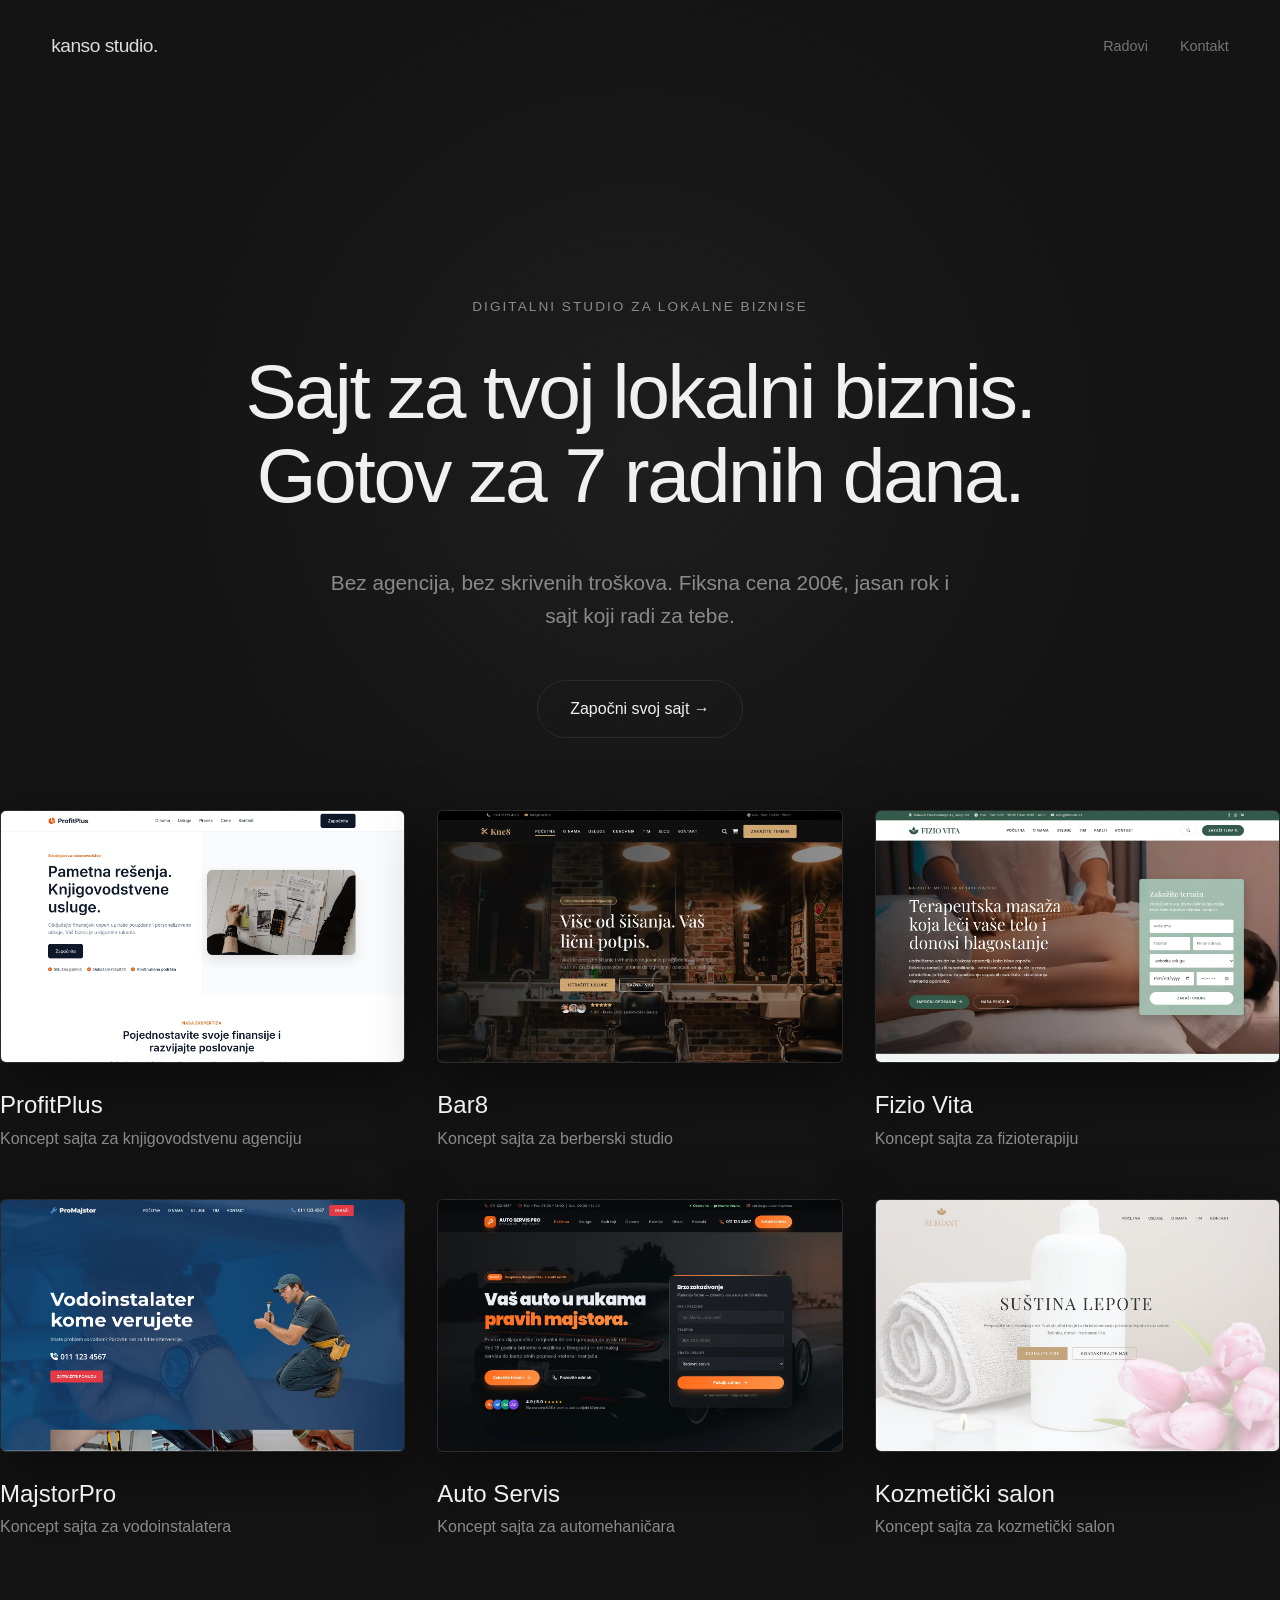
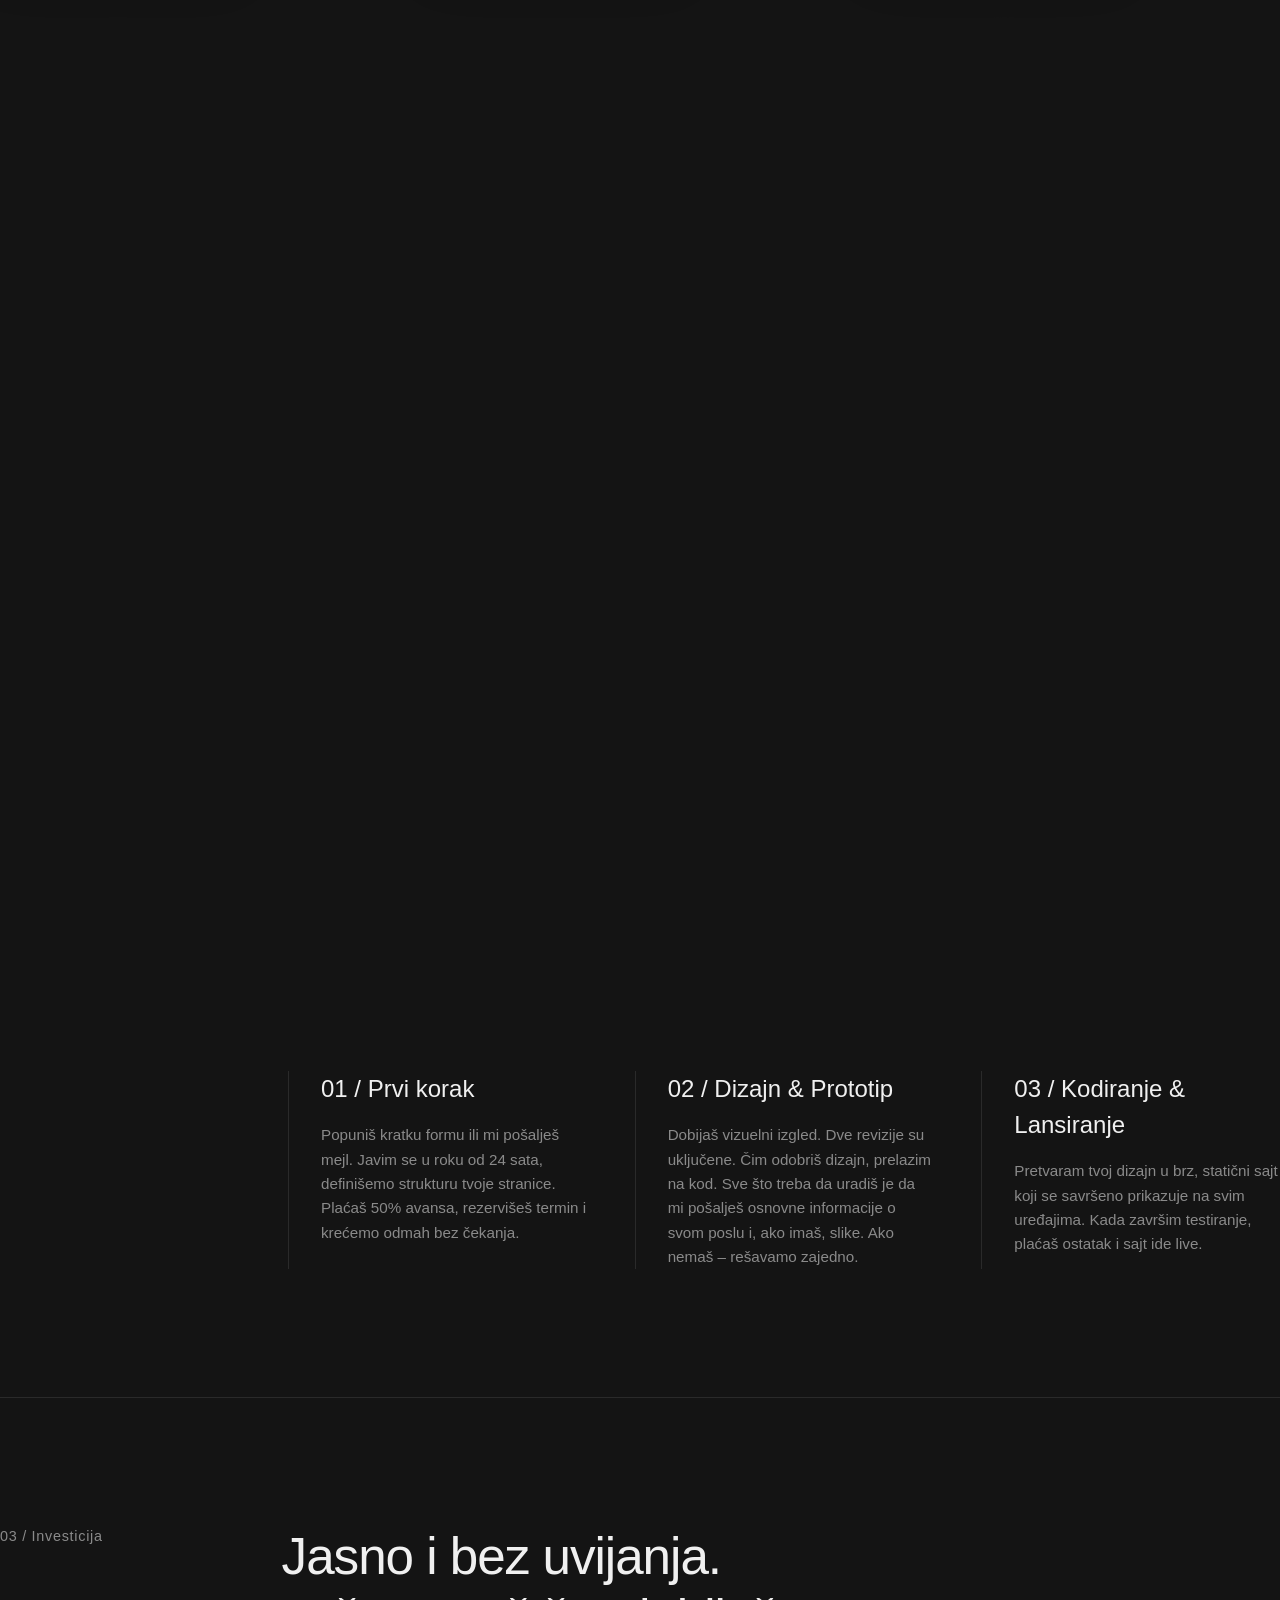
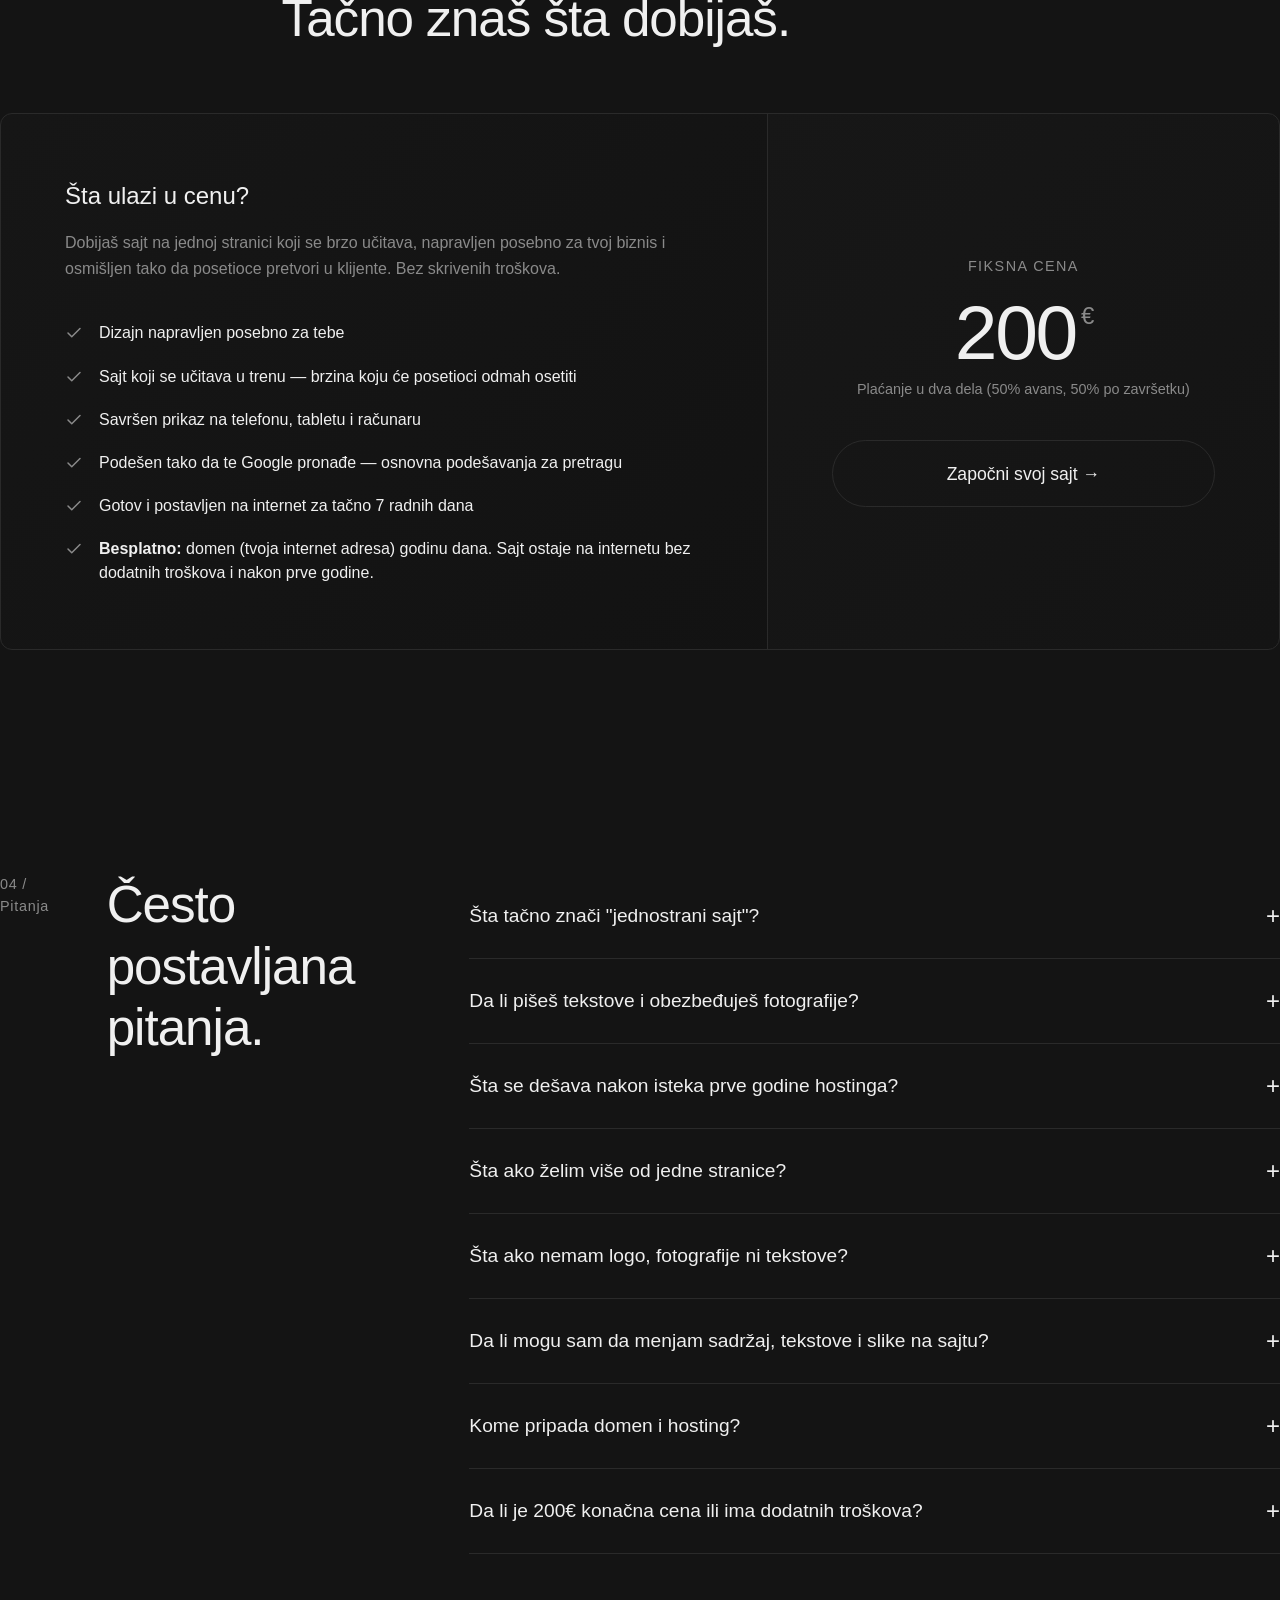
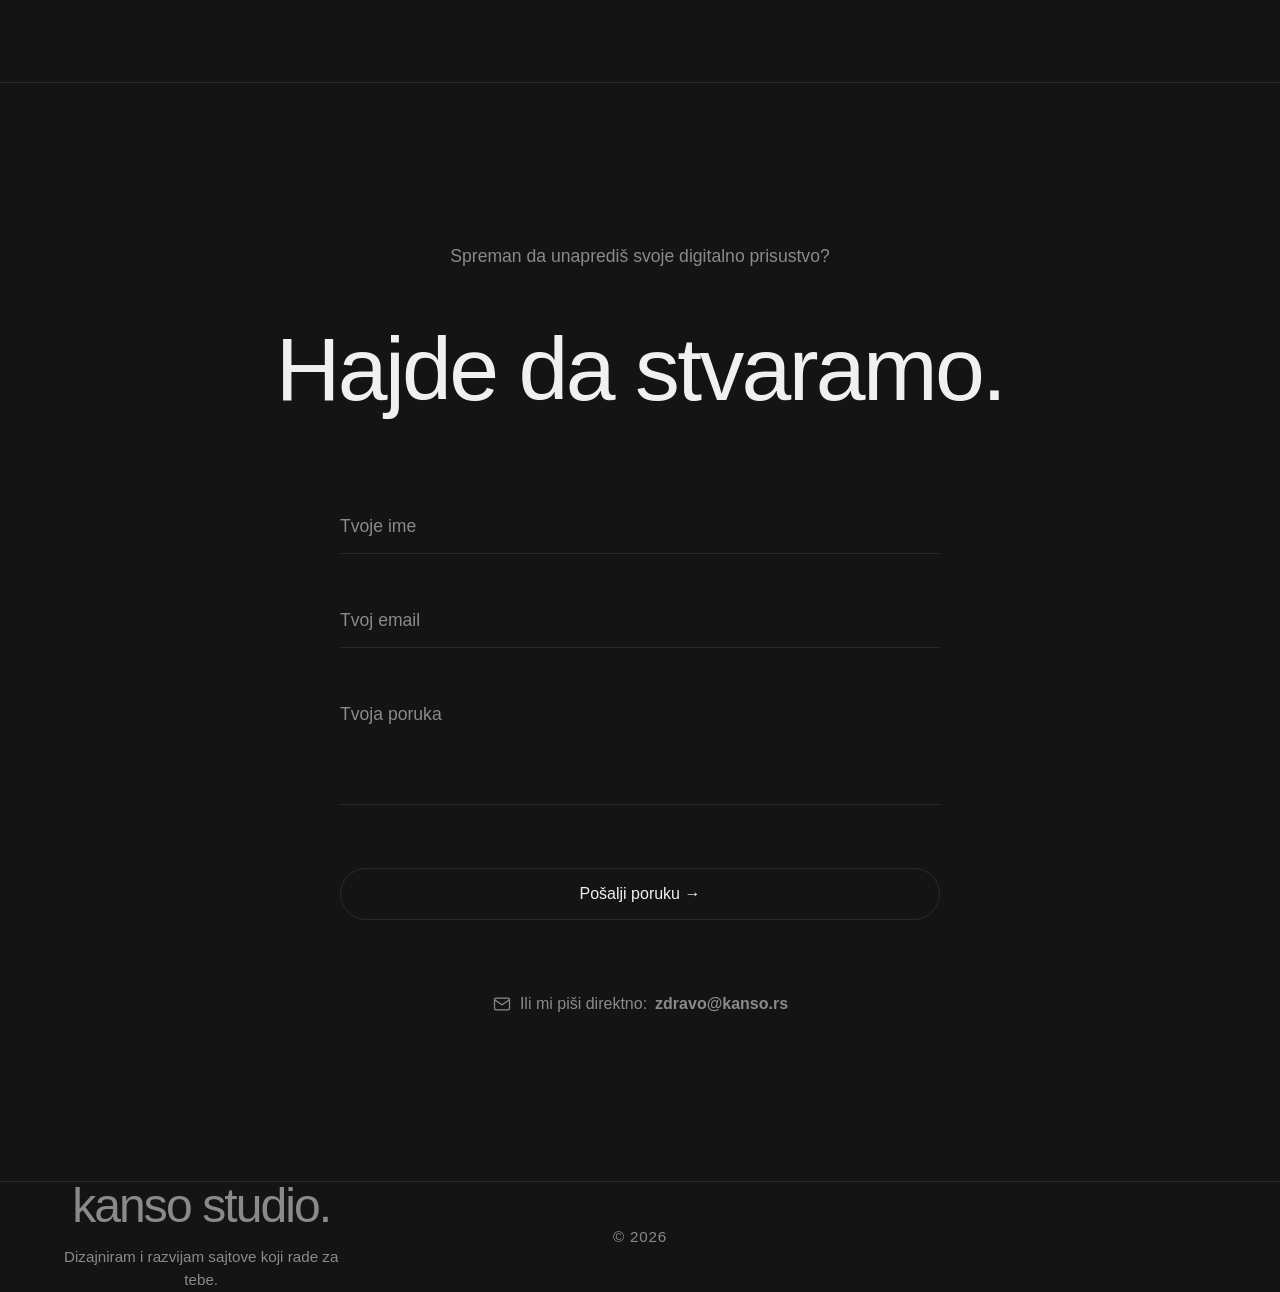
==== commit 19e9bc88: "og i favi" ====
--- a/index.html
+++ b/index.html
@@ -3,20 +3,21 @@
 <head>
     <meta charset="UTF-8">
     <meta name="viewport" content="width=device-width, initial-scale=1.0">
+    <link rel="icon" type="image/x-icon" href="../kanso.svg">
         <!-- Osnovni Open Graph Tagovi -->
            <meta property="og:title" content="Kansu Studio | Premium Web Dizajn za Male Biznise" />
            <meta property="og:description" content="Izrada modernih, brzih statičnih sajtova koji pretvaraju posetioce u klijente. Specijalizovani za lokalne biznise." />
            <meta property="og:type" content="website" />
-           <meta property="og:url" content="https://kansu.rs/" />
-           <meta property="og:image" content="https://kansu.rs" />
-           <meta property="og:image:alt" content="Kansu Studio - Minimalistički web dizajn portfolio" />
+           <meta property="og:url" content="https://kanso.rs/" />
+           <meta property="og:image" content="https://kanso.rs/../kanso.svg" />
+           <meta property="og:image:alt" content="Kanso Studio - Minimalistički web dizajn portfolio" />
            <meta property="og:locale" content="sr_RS" />
 
            <!-- Dodatno za X (Twitter) Cards -->
            <meta name="twitter:card" content="summary_large_image" />
-           <meta name="twitter:title" content="Kansu Studio | Premium Web Dizajn" />
+           <meta name="twitter:title" content="Kanso Studio | Premium Web Dizajn" />
            <meta name="twitter:description" content="Moderne statične veb stranice i digitalni zanat za lokalne biznise." />
-           <meta name="twitter:image" content="https:/kansu.rs" />
+           <meta name="twitter:image" content="https:/kanso.rs/../kanso.svg" />
         <!-- ========================================== -->
             <!-- SCHEMA MARKUP (JSON-LD) ZA LOKALNI SEO    -->
             <!-- ========================================== -->
